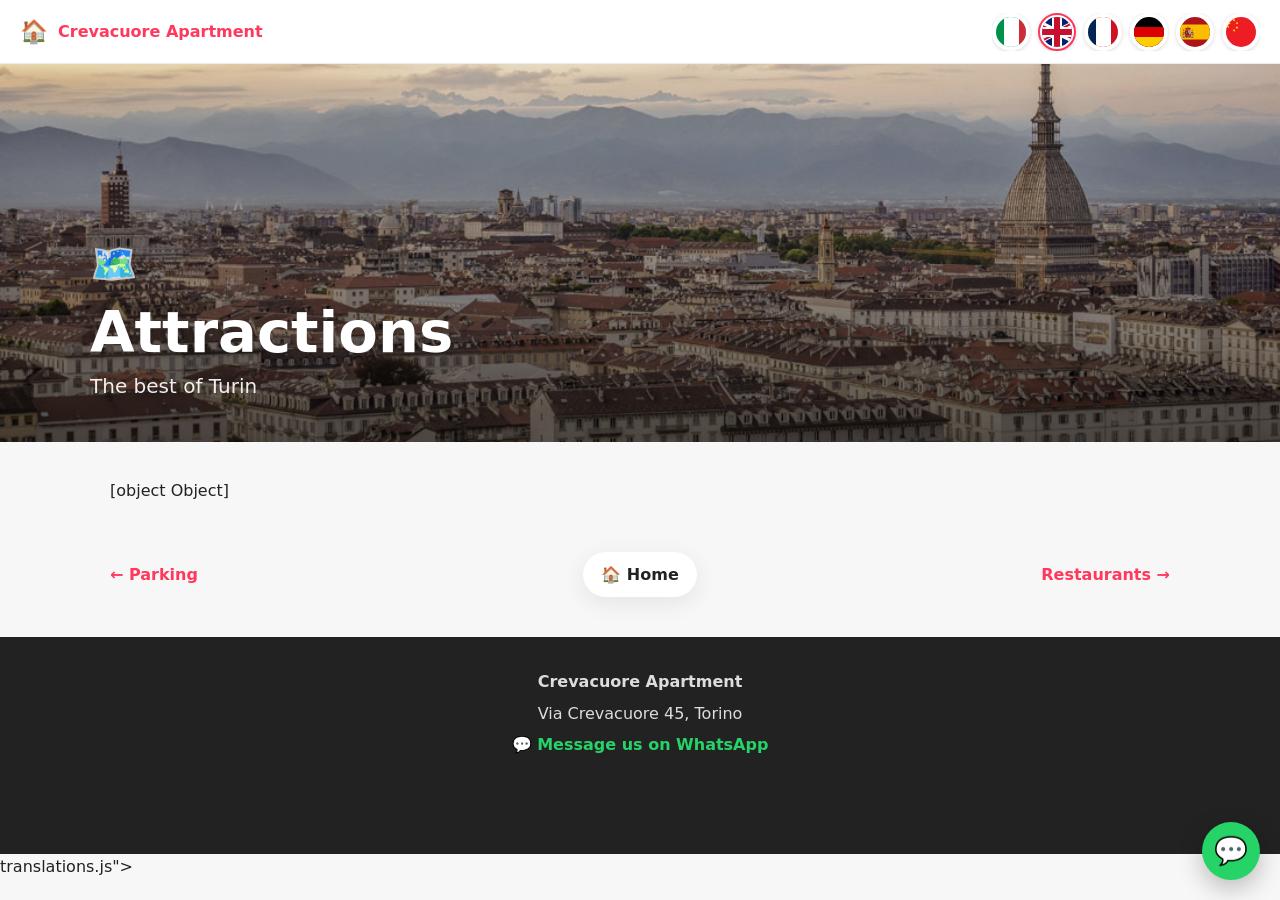
==== attrazioni.html @ 53f348e8 "initial version updated" ====
<!DOCTYPE html>
<html lang="it">
<head>
    <meta charset="UTF-8">
    <meta name="viewport" content="width=device-width, initial-scale=1.0">
    <title>Attrazioni| Crevacuore Apartment</title>
    <link rel="stylesheet" href="style.css">
</head>
<body data-page="attractions">
    <div id="app"></div>
    <noscript>Abilita JavaScript per visualizzare la guida.</noscript>
    translations.js"></script>
    <script src="script.js"></script>
</body>
</html>
---- style.css ----
/* =====================================================
   Crevacuore Apartment – Guest Guide – style.css
===================================================== */

:root {
    --accent: #ff385c;
    --accent-dark: #e31c5f;
    --text: #222;
    --muted: #6a6a6a;
    --bg: #f7f7f7;
    --card: #fff;
    --line: #ebebeb;
    --radius: 18px;
    --shadow: 0 6px 24px rgba(0, 0, 0, .08);
    --header: 64px;
}

* { box-sizing: border-box; margin: 0; padding: 0; }

html { scroll-behavior: smooth; }

body {
    font-family: system-ui, -apple-system, "Segoe UI", Roboto, Helvetica, Arial, sans-serif;
    color: var(--text);
    background: var(--bg);
    line-height: 1.6;
    -webkit-font-smoothing: antialiased;
}

img { display: block; max-width: 100%; }
a { color: inherit; }

/* ---------- Header fisso + lingue ---------- */

.topbar {
    position: sticky;
    top: 0;
    z-index: 100;
    height: var(--header);
    display: flex;
    align-items: center;
    justify-content: space-between;
    gap: 12px;
    padding: 0 20px;
    background: rgba(255, 255, 255, .92);
    backdrop-filter: blur(12px);
    -webkit-backdrop-filter: blur(12px);
    border-bottom: 1px solid var(--line);
}

.brand {
    display: flex;
    align-items: center;
    gap: 10px;
    font-weight: 700;
    color: var(--accent);
    text-decoration: none;
    white-space: nowrap;
}

.brand-icon { font-size: 1.4rem; }

.langs {
    display: flex;
    gap: 8px;
    overflow-x: auto;
    scrollbar-width: none;
}

.langs::-webkit-scrollbar { display: none; }

.lang {
    flex: 0 0 auto;
    width: 38px;
    height: 38px;
    padding: 2px;
    border: 2px solid transparent;
    border-radius: 50%;
    background: #fff;
    box-shadow: 0 1px 4px rgba(0, 0, 0, .15);
    cursor: pointer;
    transition: transform .2s, border-color .2s;
}

.lang img {
    width: 100%;
    height: 100%;
    border-radius: 50%;
    object-fit: cover;
}

.lang:hover { transform: scale(1.1); }
.lang.active { border-color: var(--accent); }

/* ---------- Hero ---------- */

.hero {
    min-height: 42vh;
    display: flex;
    align-items: flex-end;
    padding: 40px 20px;
    color: #fff;
    background-color: #3a4a5c;
    background-image:
        linear-gradient(to top, rgba(0, 0, 0, .65), rgba(0, 0, 0, .1)),
        var(--hero);
    background-size: cover;
    background-position: center;
}

.hero-home { min-height: 60vh; }

.hero-inner {
    width: 100%;
    max-width: 1100px;
    margin: 0 auto;
}

.hero-icon { font-size: 2.4rem; }

.hero h1 {
    margin: 6px 0;
    font-size: clamp(2rem, 6vw, 3.6rem);
    line-height: 1.1;
}

.hero p {
    font-size: clamp(1rem, 2.5vw, 1.25rem);
    opacity: .92;
}

/* ---------- Contenuto ---------- */

.container {
    max-width: 1100px;
    margin: 0 auto;
    padding: 36px 20px 48px;
}

.intro {
    margin-bottom: 24px;
    font-size: 1.1rem;
    color: var(--muted);
}

.section-title {
    margin: 44px 0 18px;
    font-size: 1.5rem;
}

/* Dashboard */

.dashboard {
    display: grid;
    grid-template-columns: repeat(auto-fill, minmax(150px, 1fr));
    gap: 16px;
}

.tile {
    display: flex;
    flex-direction: column;
    align-items: center;
    justify-content: center;
    gap: 10px;
    min-height: 130px;
    padding: 20px 12px;
    background: var(--card);
    border-radius: var(--radius);
    box-shadow: var(--shadow);
    font-weight: 600;
    text-align: center;
    text-decoration: none;
    transition: transform .2s, box-shadow .2s;
}

.tile:hover {
    transform: translateY(-4px);
    box-shadow: 0 12px 32px rgba(0, 0, 0, .12);
}

.tile-icon { font-size: 2.3rem; }

/* Card */

.grid {
    display: grid;
    grid-template-columns: repeat(auto-fill, minmax(250px, 1fr));
    gap: 18px;
}

.card {
    display: flex;
    flex-direction: column;
    gap: 10px;
    padding: 24px;
    background: var(--card);
    border-radius: var(--radius);
    box-shadow: var(--shadow);
}

.card-center {
    max-width: 560px;
    margin: 0 auto;
    align-items: center;
    text-align: center;
}

.card-icon { font-size: 2rem; }
.card h3 { font-size: 1.15rem; }
.card p { color: var(--muted); }

.btn {
    display: inline-flex;
    align-items: center;
    justify-content: center;
    gap: 8px;
    margin-top: auto;
    padding: 12px 20px;
    border: 0;
    border-radius: 12px;
    background: var(--accent);
    color: #fff;
    font: inherit;
    font-weight: 600;
    text-decoration: none;
    cursor: pointer;
    transition: background .2s;
}

.btn:hover { background: var(--accent-dark); }
.card > .btn { align-self: flex-start; }
.card-center > .btn { align-self: center; }

.btn-lg {
    padding: 16px 28px;
    font-size: 1.1rem;
}

.center {
    margin-top: 28px;
    text-align: center;
}

/* Wi-Fi */

.info-row {
    width: 100%;
    display: flex;
    justify-content: space-between;
    gap: 16px;
    padding: 14px 0;
    border-bottom: 1px solid var(--line);
}

.info-row span { color: var(--muted); }
.info-row strong { word-break: break-all; }

.qr {
    width: 200px;
    margin-top: 10px;
    border-radius: 12px;
}

.muted {
    font-size: .95rem;
    color: var(--muted);
}

/* Check-in / Check-out */

.time-badge {
    display: inline-block;
    margin-bottom: 20px;
    padding: 10px 18px;
    border-radius: 999px;
    background: #fff0f3;
    color: var(--accent-dark);
    font-weight: 600;
}

.split {
    display: grid;
    grid-template-columns: 1.2fr 1fr;
    gap: 20px;
    align-items: start;
}

.photo {
    overflow: hidden;
    background: var(--card);
    border-radius: var(--radius);
    box-shadow: var(--shadow);
}

.photo img { width: 100%; }

.photo figcaption {
    padding: 12px 16px;
    font-size: .9rem;
    color: var(--muted);
}

.steps {
    display: grid;
    gap: 14px;
    list-style: none;
    counter-reset: step;
}

.steps li {
    display: flex;
    align-items: flex-start;
    gap: 14px;
    counter-increment: step;
}

.steps li::before {
    content: counter(step);
    flex: 0 0 32px;
    height: 32px;
    display: grid;
    place-items: center;
    border-radius: 50%;
    background: var(--accent);
    color: #fff;
    font-weight: 700;
}

.checklist,
.plain {
    display: grid;
    gap: 12px;
    list-style: none;
}

.checklist li {
    position: relative;
    padding-left: 34px;
}

.checklist li::before {
    content: "✓";
    position: absolute;
    top: 1px;
    left: 0;
    width: 24px;
    height: 24px;
    display: grid;
    place-items: center;
    border-radius: 50%;
    background: #e7f6ee;
    color: #1a7f4b;
    font-size: .85rem;
    font-weight: 700;
}

.plain li {
    padding: 12px 16px;
    border-radius: 12px;
    background: var(--bg);
}

.note {
    margin-top: 16px;
    padding: 12px 16px;
    border-radius: 12px;
    background: #fff8e6;
}

/* Emergenze e recensione */

.number {
    font-size: 2.2rem;
    font-weight: 800;
    color: var(--accent);
}

.stars {
    font-size: 2rem;
    letter-spacing: 4px;
    color: #ffb400;
}

/* Galleria + lightbox */

.gallery {
    display: grid;
    grid-template-columns: repeat(auto-fill, minmax(220px, 1fr));
    gap: 14px;
}

.gallery img {
    width: 100%;
    aspect-ratio: 4 / 3;
    object-fit: cover;
    border-radius: 14px;
    cursor: zoom-in;
    transition: transform .2s;
}

.gallery img:hover { transform: scale(1.02); }

.lightbox {
    position: fixed;
    inset: 0;
    z-index: 300;
    display: grid;
    place-items: center;
    padding: 20px;
    background: rgba(0, 0, 0, .9);
    cursor: zoom-out;
}

.lightbox img {
    max-height: 90vh;
    border-radius: 12px;
}

/* ---------- Navigazione tra pagine ---------- */

.pager {
    max-width: 1100px;
    margin: 0 auto;
    padding: 0 20px 40px;
    display: grid;
    grid-template-columns: 1fr auto 1fr;
    align-items: center;
    gap: 12px;
}

.pager a {
    font-weight: 600;
    color: var(--accent);
    text-decoration: none;
}

.pager-next { text-align: right; }

.pager .pager-home {
    padding: 10px 18px;
    border-radius: 999px;
    background: var(--card);
    box-shadow: var(--shadow);
    color: var(--text);
}

/* ---------- Footer, WhatsApp, toast ---------- */

.footer {
    display: flex;
    flex-direction: column;
    align-items: center;
    gap: 6px;
    padding: 32px 20px 96px;
    background: #222;
    color: #ddd;
    text-align: center;
}

.footer a {
    font-weight: 600;
    color: #25d366;
    text-decoration: none;
}

.wa-float {
    position: fixed;
    right: 20px;
    bottom: 20px;
    z-index: 200;
    width: 58px;
    height: 58px;
    display: grid;
    place-items: center;
    border-radius: 50%;
    background: #25d366;
    color: #fff;
    font-size: 1.7rem;
    text-decoration: none;
    box-shadow: 0 8px 24px rgba(0, 0, 0, .25);
    transition: transform .2s;
}

.wa-float:hover { transform: scale(1.08); }

.toast {
    position: fixed;
    left: 50%;
    bottom: 96px;
    z-index: 400;
    padding: 12px 20px;
    border-radius: 12px;
    background: #222;
    color: #fff;
    opacity: 0;
    pointer-events: none;
    transform: translate(-50%, 20px);
    transition: opacity .3s, transform .3s;
}

.toast.show {
    opacity: 1;
    transform: translate(-50%, 0);
}

/* ---------- Responsive ---------- */

@media (max-width: 760px) {
    .topbar { padding: 0 12px; }
    .brand-name { display: none; }
    .lang { width: 34px; height: 34px; }
    .hero { min-height: 34vh; padding: 28px 18px; }
    .hero-home { min-height: 48vh; }
    .container { padding: 28px 16px 40px; }
    .dashboard { grid-template-columns: repeat(3, 1fr); gap: 10px; }
    .tile { min-height: 104px; padding: 14px 6px; font-size: .85rem; }
    .tile-icon { font-size: 1.9rem; }
    .split { grid-template-columns: 1fr; }
    .pager { font-size: .9rem; }
}

@media (max-width: 380px) {
    .dashboard { grid-template-columns: repeat(2, 1fr); }
}

@media (prefers-reduced-motion: reduce) {
    * { transition: none !important; scroll-behavior: auto !important; }
}
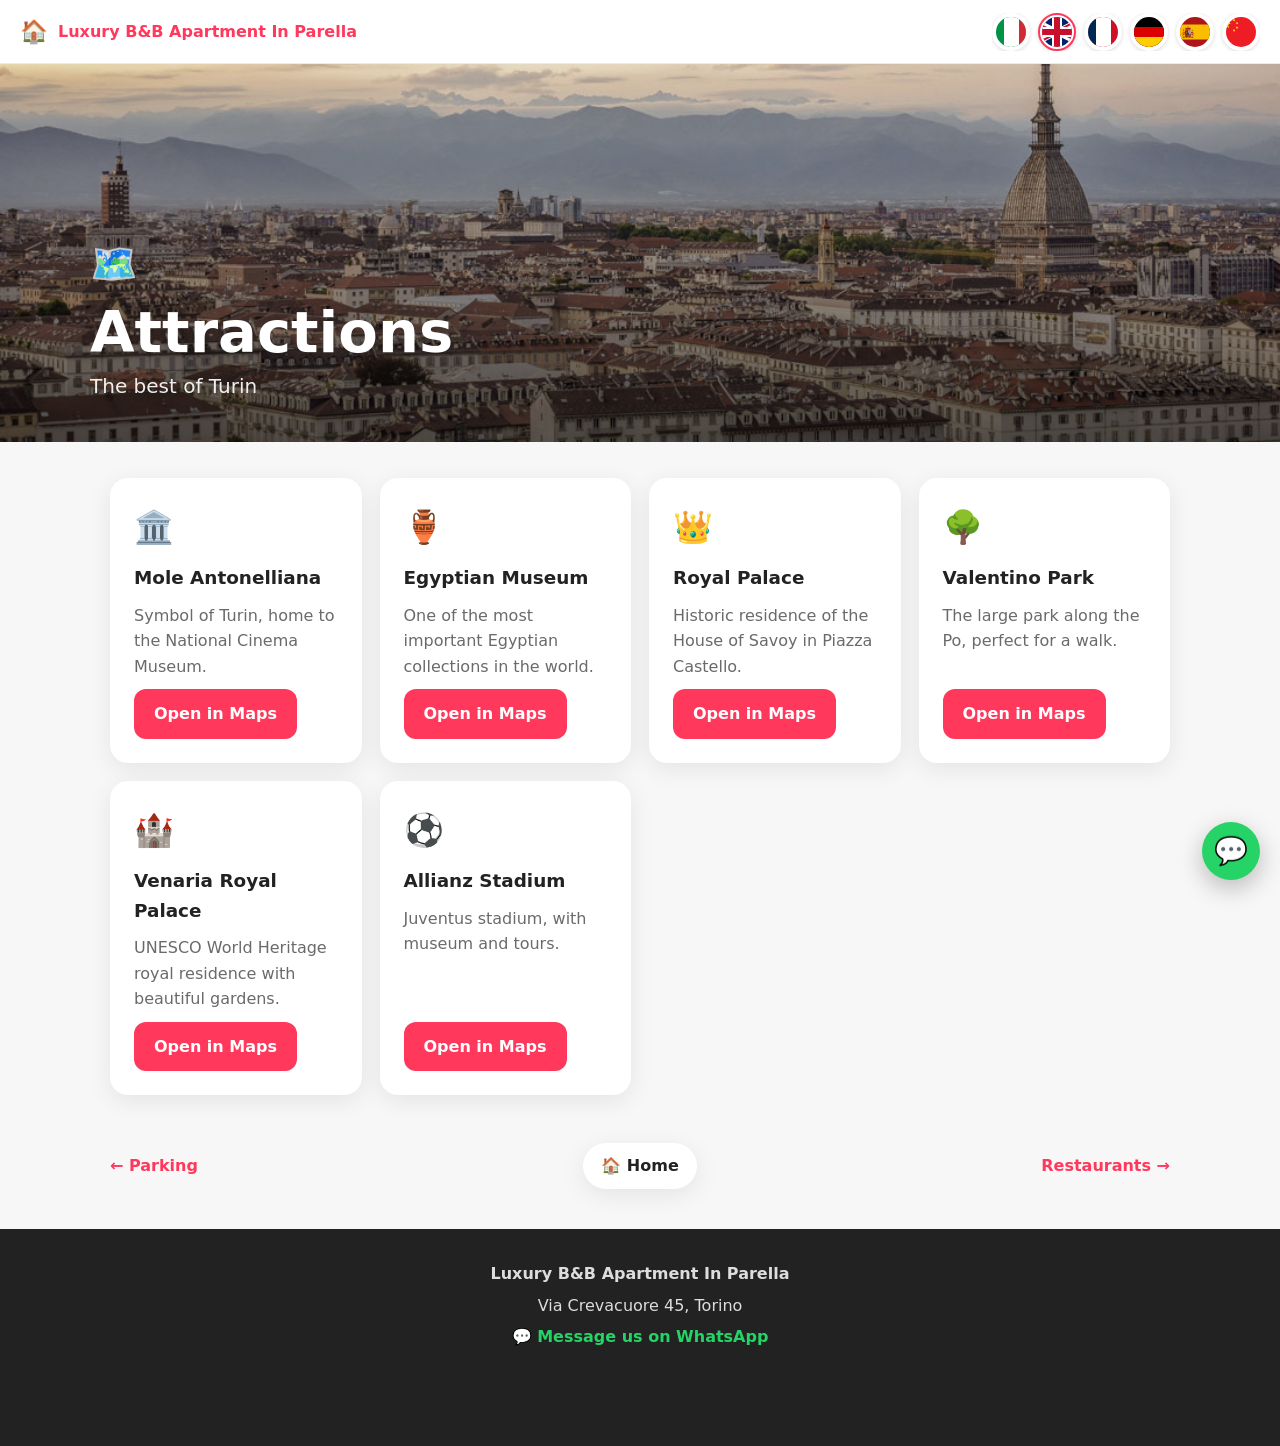
==== commit 9c938285: "rework files" ====
--- a/attrazioni.html
+++ b/attrazioni.html
@@ -1,15 +1,27 @@
 <!DOCTYPE html>
 <html lang="it">
 <head>
-    <meta charset="UTF-8">
-    <meta name="viewport" content="width=device-width, initial-scale=1.0">
-    <title>Attrazioni| Crevacuore Apartment</title>
-    <link rel="stylesheet" href="style.css">
+<meta charset="UTF-8">
+<meta name="viewport" content="width=device-width, initial-scale=1.0">
+<title>Attrazioni | Crevacuore Apartment</title>
+<script>
+    (function () {
+        var css = document.createElement("link");
+        css.rel = "stylesheet";
+        css.href = "style.css";
+        document.head.appendChild(css);
+    })();
+</script>
 </head>
 <body data-page="attractions">
-    <div id="app"></div>
-    <noscript>Abilita JavaScript per visualizzare la guida.</noscript>
-    translations.js"></script>
-    <script src="script.js"></script>
+<div id="app"></div>
+<noscript>Abilita JavaScript per visualizzare la guida.</noscript>
+<script>
+    (function () {
+        var js = document.createElement("script");
+        js.src = "script.js";
+        document.body.appendChild(js);
+    })();
+</script>
 </body>
 </html>
